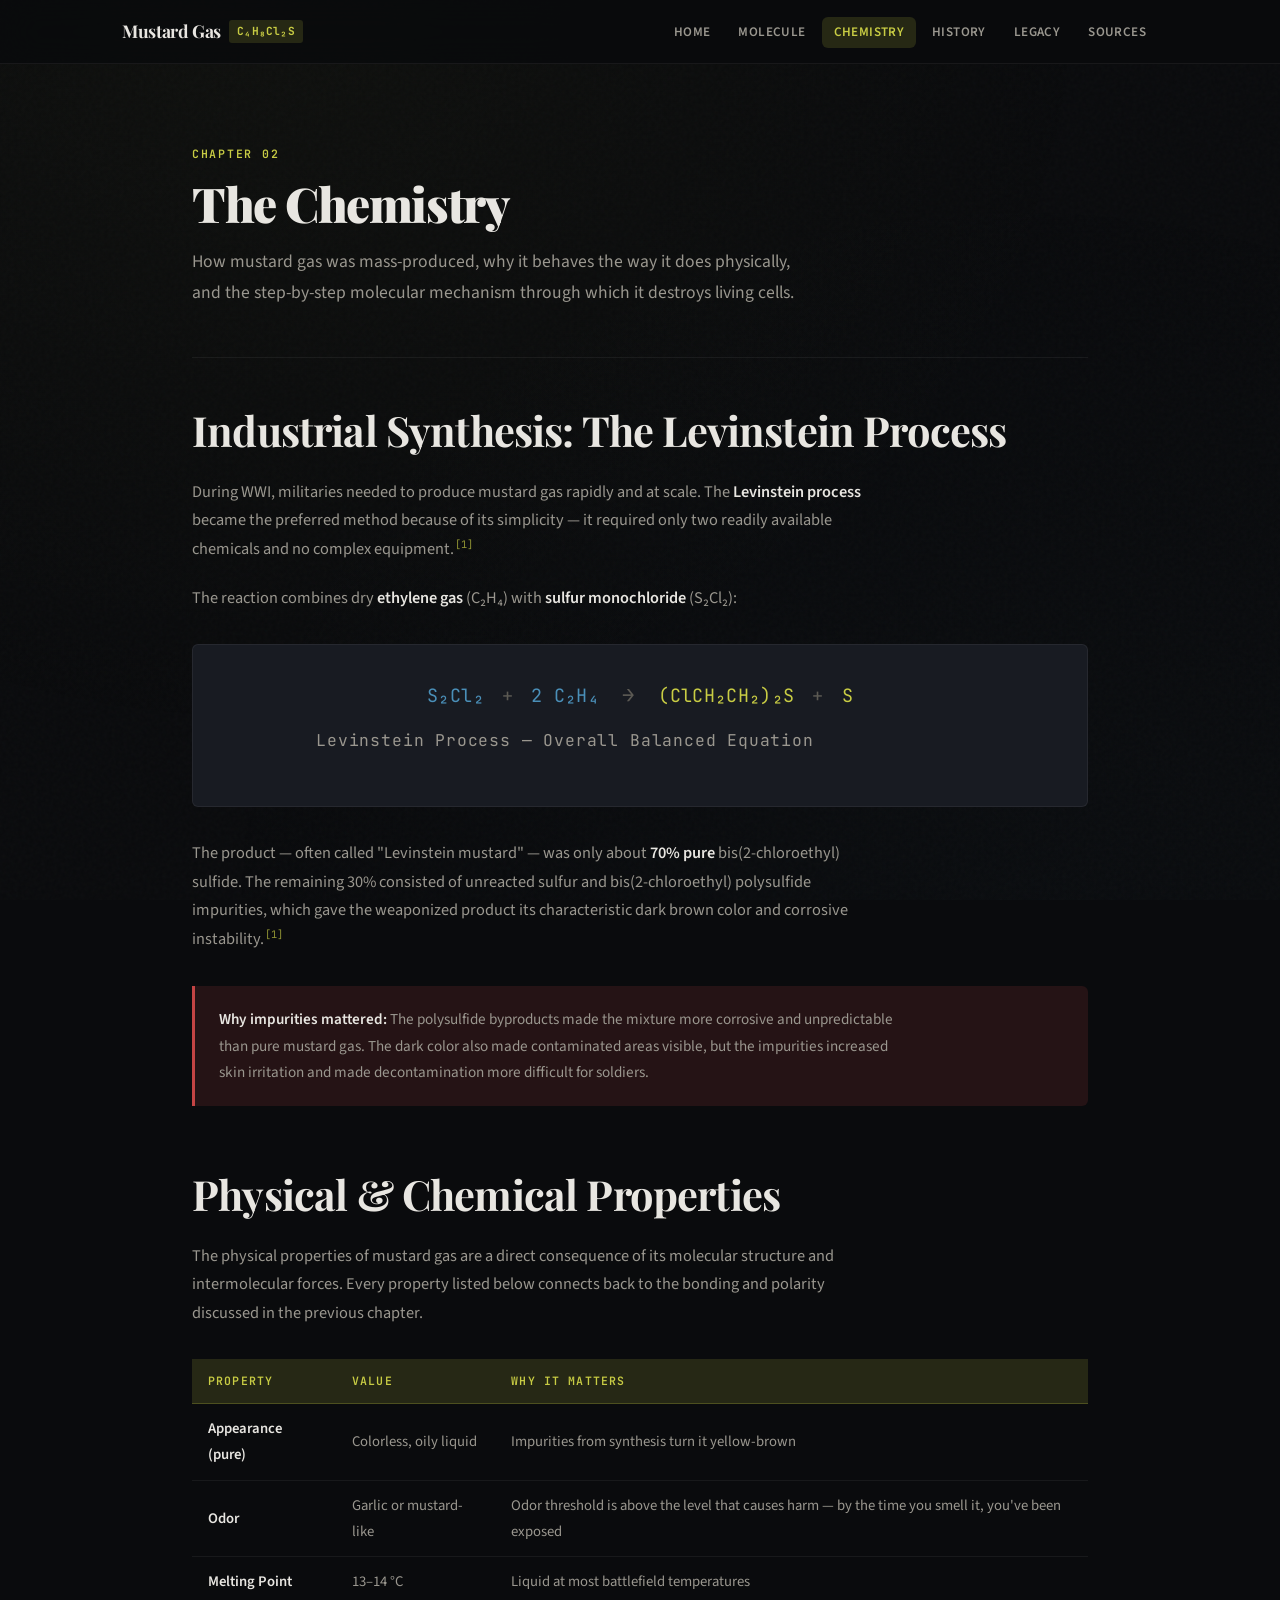
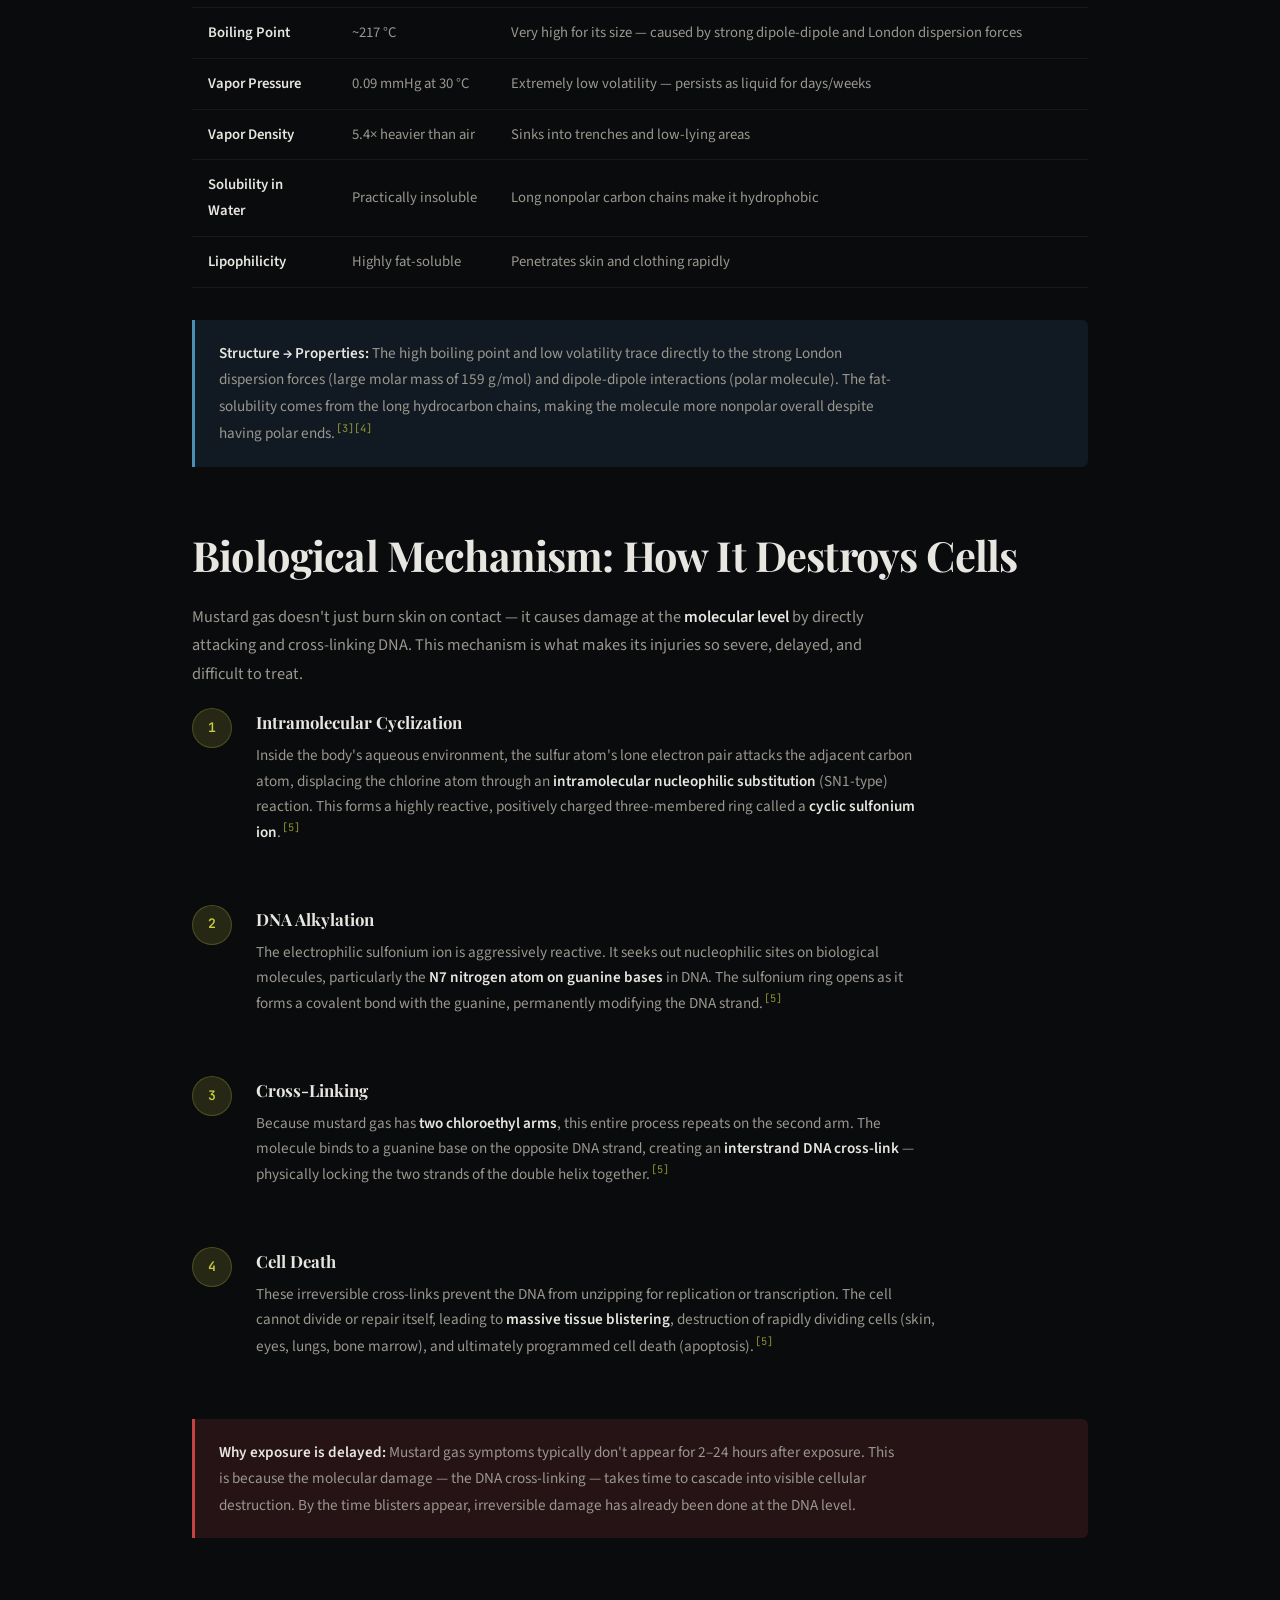
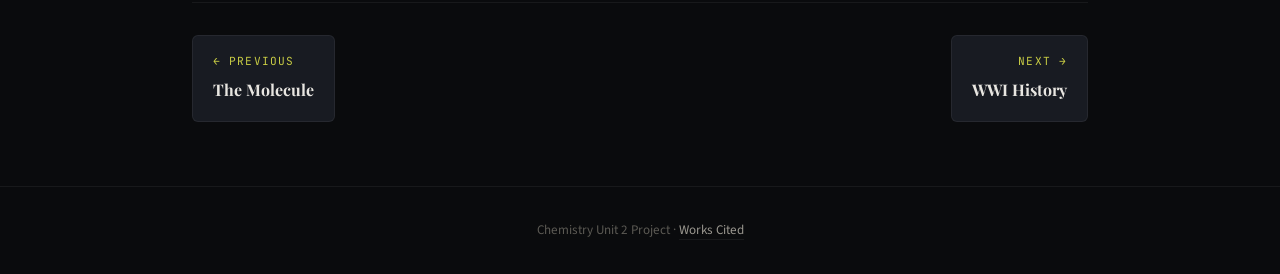
==== chemistry.html @ 214fbd0a "Add files via upload" ====
<!DOCTYPE html>
<html lang="en">
<head>
  <meta charset="UTF-8">
  <meta name="viewport" content="width=device-width, initial-scale=1.0">
  <title>The Chemistry — Mustard Gas</title>
  <link rel="stylesheet" href="style.css">
</head>
<body>

  <nav>
    <div class="nav-inner">
      <a href="index.html" class="nav-logo">
        Mustard Gas <span class="formula">C₄H₈Cl₂S</span>
      </a>
      <button class="nav-toggle" aria-label="Toggle navigation">
        <span></span><span></span><span></span>
      </button>
      <ul class="nav-links">
        <li><a href="index.html">Home</a></li>
        <li><a href="molecule.html">Molecule</a></li>
        <li><a href="chemistry.html">Chemistry</a></li>
        <li><a href="history.html">History</a></li>
        <li><a href="legacy.html">Legacy</a></li>
        <li><a href="sources.html">Sources</a></li>
      </ul>
    </div>
  </nav>

  <main>
    <div class="page-header">
      <p class="section-label">Chapter 02</p>
      <h1>The Chemistry</h1>
      <p class="lead">How mustard gas was mass-produced, why it behaves the way it does physically, and the step-by-step molecular mechanism through which it destroys living cells.</p>
    </div>

    <!-- SYNTHESIS -->
    <section class="content-section reveal">
      <h2>Industrial Synthesis: The Levinstein Process</h2>
      <p>
        During WWI, militaries needed to produce mustard gas rapidly and at scale. The <strong>Levinstein process</strong> became the preferred method because of its simplicity — it required only two readily available chemicals and no complex equipment.<span class="cite">[1]</span>
      </p>
      <p>
        The reaction combines dry <strong>ethylene gas</strong> (C₂H₄) with <strong>sulfur monochloride</strong> (S₂Cl₂):
      </p>

      <div class="equation-block">
        <div class="equation">
          <span class="reactant">S₂Cl₂</span>
          <span class="plus">+</span>
          <span class="reactant">2 C₂H₄</span>
          <span class="arrow">→</span>
          <span class="product">(ClCH₂CH₂)₂S</span>
          <span class="plus">+</span>
          <span class="product">S</span>
        </div>
        <p class="equation-label">Levinstein Process — Overall Balanced Equation</p>
      </div>

      <p>
        The product — often called "Levinstein mustard" — was only about <strong>70% pure</strong> bis(2-chloroethyl) sulfide. The remaining 30% consisted of unreacted sulfur and bis(2-chloroethyl) polysulfide impurities, which gave the weaponized product its characteristic dark brown color and corrosive instability.<span class="cite">[1]</span>
      </p>

      <div class="callout danger">
        <p><strong>Why impurities mattered:</strong> The polysulfide byproducts made the mixture more corrosive and unpredictable than pure mustard gas. The dark color also made contaminated areas visible, but the impurities increased skin irritation and made decontamination more difficult for soldiers.</p>
      </div>
    </section>

    <!-- PHYSICAL PROPERTIES -->
    <section class="content-section reveal">
      <h2>Physical &amp; Chemical Properties</h2>
      <p>
        The physical properties of mustard gas are a direct consequence of its molecular structure and intermolecular forces. Every property listed below connects back to the bonding and polarity discussed in the previous chapter.
      </p>

      <table class="data-table">
        <thead>
          <tr>
            <th>Property</th>
            <th>Value</th>
            <th>Why It Matters</th>
          </tr>
        </thead>
        <tbody>
          <tr>
            <td>Appearance (pure)</td>
            <td>Colorless, oily liquid</td>
            <td>Impurities from synthesis turn it yellow-brown</td>
          </tr>
          <tr>
            <td>Odor</td>
            <td>Garlic or mustard-like</td>
            <td>Odor threshold is above the level that causes harm — by the time you smell it, you've been exposed</td>
          </tr>
          <tr>
            <td>Melting Point</td>
            <td>13–14 °C</td>
            <td>Liquid at most battlefield temperatures</td>
          </tr>
          <tr>
            <td>Boiling Point</td>
            <td>~217 °C</td>
            <td>Very high for its size — caused by strong dipole-dipole and London dispersion forces</td>
          </tr>
          <tr>
            <td>Vapor Pressure</td>
            <td>0.09 mmHg at 30 °C</td>
            <td>Extremely low volatility — persists as liquid for days/weeks</td>
          </tr>
          <tr>
            <td>Vapor Density</td>
            <td>5.4× heavier than air</td>
            <td>Sinks into trenches and low-lying areas</td>
          </tr>
          <tr>
            <td>Solubility in Water</td>
            <td>Practically insoluble</td>
            <td>Long nonpolar carbon chains make it hydrophobic</td>
          </tr>
          <tr>
            <td>Lipophilicity</td>
            <td>Highly fat-soluble</td>
            <td>Penetrates skin and clothing rapidly</td>
          </tr>
        </tbody>
      </table>

      <div class="callout info">
        <p><strong>Structure → Properties:</strong> The high boiling point and low volatility trace directly to the strong London dispersion forces (large molar mass of 159 g/mol) and dipole-dipole interactions (polar molecule). The fat-solubility comes from the long hydrocarbon chains, making the molecule more nonpolar overall despite having polar ends.<span class="cite">[3][4]</span></p>
      </div>
    </section>

    <!-- BIOLOGICAL MECHANISM -->
    <section class="content-section reveal">
      <h2>Biological Mechanism: How It Destroys Cells</h2>
      <p>
        Mustard gas doesn't just burn skin on contact — it causes damage at the <strong>molecular level</strong> by directly attacking and cross-linking DNA. This mechanism is what makes its injuries so severe, delayed, and difficult to treat.
      </p>

      <div class="process-step reveal">
        <div class="step-number">1</div>
        <div class="step-content">
          <h4>Intramolecular Cyclization</h4>
          <p>Inside the body's aqueous environment, the sulfur atom's lone electron pair attacks the adjacent carbon atom, displacing the chlorine atom through an <strong>intramolecular nucleophilic substitution</strong> (SN1-type) reaction. This forms a highly reactive, positively charged three-membered ring called a <strong>cyclic sulfonium ion</strong>.<span class="cite">[5]</span></p>
        </div>
      </div>

      <div class="process-step reveal">
        <div class="step-number">2</div>
        <div class="step-content">
          <h4>DNA Alkylation</h4>
          <p>The electrophilic sulfonium ion is aggressively reactive. It seeks out nucleophilic sites on biological molecules, particularly the <strong>N7 nitrogen atom on guanine bases</strong> in DNA. The sulfonium ring opens as it forms a covalent bond with the guanine, permanently modifying the DNA strand.<span class="cite">[5]</span></p>
        </div>
      </div>

      <div class="process-step reveal">
        <div class="step-number">3</div>
        <div class="step-content">
          <h4>Cross-Linking</h4>
          <p>Because mustard gas has <strong>two chloroethyl arms</strong>, this entire process repeats on the second arm. The molecule binds to a guanine base on the opposite DNA strand, creating an <strong>interstrand DNA cross-link</strong> — physically locking the two strands of the double helix together.<span class="cite">[5]</span></p>
        </div>
      </div>

      <div class="process-step reveal">
        <div class="step-number">4</div>
        <div class="step-content">
          <h4>Cell Death</h4>
          <p>These irreversible cross-links prevent the DNA from unzipping for replication or transcription. The cell cannot divide or repair itself, leading to <strong>massive tissue blistering</strong>, destruction of rapidly dividing cells (skin, eyes, lungs, bone marrow), and ultimately programmed cell death (apoptosis).<span class="cite">[5]</span></p>
        </div>
      </div>

      <div class="callout danger">
        <p><strong>Why exposure is delayed:</strong> Mustard gas symptoms typically don't appear for 2–24 hours after exposure. This is because the molecular damage — the DNA cross-linking — takes time to cascade into visible cellular destruction. By the time blisters appear, irreversible damage has already been done at the DNA level.</p>
      </div>
    </section>

    <!-- PAGE NAV -->
    <div class="page-nav">
      <a href="molecule.html">
        <span class="nav-dir">← Previous</span>
        <span class="nav-title">The Molecule</span>
      </a>
      <a href="history.html" class="next">
        <span class="nav-dir">Next →</span>
        <span class="nav-title">WWI History</span>
      </a>
    </div>
  </main>

  <footer>
    <p>Chemistry Unit 2 Project · <a href="sources.html">Works Cited</a></p>
  </footer>

  <script src="script.js"></script>
</body>
</html>
---- style.css ----
/* ===== FONTS ===== */
@import url('https://fonts.googleapis.com/css2?family=Playfair+Display:ital,wght@0,400;0,700;0,900;1,400&family=Source+Sans+3:wght@300;400;600;700&family=JetBrains+Mono:wght@400;600&display=swap');

/* ===== CSS VARIABLES ===== */
:root {
  --bg-deep: #0a0b0d;
  --bg-primary: #111318;
  --bg-card: #181b22;
  --bg-card-hover: #1e222b;
  --bg-elevated: #222733;
  --border-subtle: rgba(255,255,255,0.06);
  --border-accent: rgba(190,200,60,0.25);

  --text-primary: #e8e6e1;
  --text-secondary: #9a978f;
  --text-muted: #5c5a54;
  --text-accent: #c8cc44;

  --accent: #c8cc44;
  --accent-dim: rgba(200,204,68,0.15);
  --accent-glow: rgba(200,204,68,0.08);
  --danger: #c44444;
  --danger-dim: rgba(196,68,68,0.15);
  --info: #4a8fb8;
  --info-dim: rgba(74,143,184,0.12);

  --font-display: 'Playfair Display', Georgia, serif;
  --font-body: 'Source Sans 3', 'Segoe UI', sans-serif;
  --font-mono: 'JetBrains Mono', 'Consolas', monospace;

  --max-width: 960px;
  --nav-height: 64px;
  --radius: 6px;
  --transition: 0.3s cubic-bezier(0.25, 0.46, 0.45, 0.94);
}

/* ===== RESET ===== */
*, *::before, *::after { box-sizing: border-box; margin: 0; padding: 0; }
html { scroll-behavior: smooth; font-size: 16px; }
body {
  font-family: var(--font-body);
  background: var(--bg-deep);
  color: var(--text-primary);
  line-height: 1.75;
  font-weight: 400;
  -webkit-font-smoothing: antialiased;
  overflow-x: hidden;
}

/* ===== TEXTURE OVERLAY ===== */
body::before {
  content: '';
  position: fixed;
  top: 0; left: 0; width: 100%; height: 100%;
  background: 
    radial-gradient(ellipse at 20% 0%, rgba(200,204,68,0.03) 0%, transparent 60%),
    radial-gradient(ellipse at 80% 100%, rgba(74,143,184,0.02) 0%, transparent 60%);
  pointer-events: none;
  z-index: 0;
}

/* Grain texture */
body::after {
  content: '';
  position: fixed;
  top: 0; left: 0; width: 100%; height: 100%;
  opacity: 0.025;
  background-image: url("data:image/svg+xml,%3Csvg viewBox='0 0 256 256' xmlns='http://www.w3.org/2000/svg'%3E%3Cfilter id='noise'%3E%3CfeTurbulence type='fractalNoise' baseFrequency='0.9' numOctaves='4' stitchTiles='stitch'/%3E%3C/filter%3E%3Crect width='100%25' height='100%25' filter='url(%23noise)'/%3E%3C/svg%3E");
  pointer-events: none;
  z-index: 0;
}

/* ===== NAVIGATION ===== */
nav {
  position: fixed;
  top: 0; left: 0; right: 0;
  height: var(--nav-height);
  background: rgba(10,11,13,0.88);
  backdrop-filter: blur(20px);
  -webkit-backdrop-filter: blur(20px);
  border-bottom: 1px solid var(--border-subtle);
  z-index: 1000;
  display: flex;
  align-items: center;
  justify-content: center;
}

.nav-inner {
  width: 100%;
  max-width: 1100px;
  padding: 0 2rem;
  display: flex;
  align-items: center;
  justify-content: space-between;
}

.nav-logo {
  font-family: var(--font-display);
  font-weight: 700;
  font-size: 1.1rem;
  color: var(--text-primary);
  text-decoration: none;
  letter-spacing: -0.02em;
  display: flex;
  align-items: center;
  gap: 0.5rem;
}

.nav-logo .formula {
  font-family: var(--font-mono);
  font-size: 0.7rem;
  color: var(--text-accent);
  background: var(--accent-dim);
  padding: 2px 8px;
  border-radius: 3px;
  letter-spacing: 0.02em;
}

.nav-links {
  display: flex;
  gap: 0.25rem;
  list-style: none;
}

.nav-links a {
  font-size: 0.82rem;
  font-weight: 600;
  color: var(--text-secondary);
  text-decoration: none;
  padding: 0.4rem 0.75rem;
  border-radius: var(--radius);
  transition: var(--transition);
  letter-spacing: 0.03em;
  text-transform: uppercase;
}

.nav-links a:hover,
.nav-links a.active {
  color: var(--text-accent);
  background: var(--accent-dim);
}

/* Hamburger */
.nav-toggle {
  display: none;
  background: none;
  border: none;
  cursor: pointer;
  padding: 0.5rem;
}

.nav-toggle span {
  display: block;
  width: 22px;
  height: 2px;
  background: var(--text-primary);
  margin: 5px 0;
  transition: var(--transition);
  border-radius: 2px;
}

@media (max-width: 768px) {
  .nav-toggle { display: block; }
  .nav-links {
    display: none;
    position: absolute;
    top: var(--nav-height);
    left: 0; right: 0;
    background: rgba(10,11,13,0.96);
    backdrop-filter: blur(20px);
    flex-direction: column;
    padding: 1rem;
    border-bottom: 1px solid var(--border-subtle);
  }
  .nav-links.open { display: flex; }
  .nav-links a { padding: 0.75rem 1rem; font-size: 0.9rem; }
}

/* ===== MAIN CONTENT ===== */
main {
  position: relative;
  z-index: 1;
  max-width: var(--max-width);
  margin: 0 auto;
  padding: calc(var(--nav-height) + 3rem) 2rem 4rem;
}

/* ===== HERO ===== */
.hero {
  min-height: calc(100vh - var(--nav-height));
  display: flex;
  flex-direction: column;
  justify-content: center;
  padding: 4rem 0 2rem;
}

.hero-eyebrow {
  font-family: var(--font-mono);
  font-size: 0.75rem;
  font-weight: 600;
  color: var(--text-accent);
  letter-spacing: 0.15em;
  text-transform: uppercase;
  margin-bottom: 1.5rem;
  opacity: 0;
  animation: fadeUp 0.8s ease forwards 0.2s;
}

.hero h1 {
  font-family: var(--font-display);
  font-size: clamp(2.4rem, 6vw, 4.2rem);
  font-weight: 900;
  line-height: 1.1;
  letter-spacing: -0.03em;
  color: var(--text-primary);
  margin-bottom: 1.5rem;
  opacity: 0;
  animation: fadeUp 0.8s ease forwards 0.4s;
}

.hero h1 em {
  font-style: italic;
  color: var(--text-accent);
}

.hero-subtitle {
  font-size: 1.15rem;
  color: var(--text-secondary);
  max-width: 600px;
  line-height: 1.7;
  opacity: 0;
  animation: fadeUp 0.8s ease forwards 0.6s;
}

.hero-cta {
  margin-top: 2.5rem;
  display: flex;
  gap: 1rem;
  flex-wrap: wrap;
  opacity: 0;
  animation: fadeUp 0.8s ease forwards 0.8s;
}

.btn {
  display: inline-flex;
  align-items: center;
  gap: 0.5rem;
  padding: 0.75rem 1.5rem;
  font-family: var(--font-body);
  font-size: 0.88rem;
  font-weight: 600;
  text-decoration: none;
  border-radius: var(--radius);
  transition: var(--transition);
  cursor: pointer;
  border: none;
  letter-spacing: 0.02em;
}

.btn-primary {
  background: var(--accent);
  color: var(--bg-deep);
}

.btn-primary:hover {
  background: #d6da52;
  transform: translateY(-1px);
  box-shadow: 0 4px 20px rgba(200,204,68,0.25);
}

.btn-ghost {
  background: transparent;
  color: var(--text-secondary);
  border: 1px solid var(--border-subtle);
}

.btn-ghost:hover {
  color: var(--text-primary);
  border-color: rgba(255,255,255,0.15);
  background: rgba(255,255,255,0.03);
}

/* ===== SECTION HEADINGS ===== */
.section-label {
  font-family: var(--font-mono);
  font-size: 0.72rem;
  font-weight: 600;
  color: var(--text-accent);
  letter-spacing: 0.15em;
  text-transform: uppercase;
  margin-bottom: 0.75rem;
}

h2 {
  font-family: var(--font-display);
  font-size: clamp(1.8rem, 4vw, 2.6rem);
  font-weight: 700;
  line-height: 1.15;
  letter-spacing: -0.02em;
  margin-bottom: 1.5rem;
}

h3 {
  font-family: var(--font-display);
  font-size: 1.35rem;
  font-weight: 700;
  line-height: 1.3;
  margin-bottom: 1rem;
  color: var(--text-primary);
}

/* ===== CONTENT BLOCKS ===== */
.content-section {
  margin-bottom: 4rem;
}

.content-section p {
  font-size: 1.02rem;
  color: var(--text-secondary);
  margin-bottom: 1.25rem;
  max-width: 680px;
}

.content-section p strong {
  color: var(--text-primary);
  font-weight: 600;
}

/* ===== INFO CARDS ===== */
.card-grid {
  display: grid;
  grid-template-columns: repeat(auto-fit, minmax(280px, 1fr));
  gap: 1.25rem;
  margin: 2rem 0;
}

.card {
  background: var(--bg-card);
  border: 1px solid var(--border-subtle);
  border-radius: var(--radius);
  padding: 1.75rem;
  transition: var(--transition);
}

.card:hover {
  background: var(--bg-card-hover);
  border-color: var(--border-accent);
  transform: translateY(-2px);
  box-shadow: 0 8px 30px rgba(0,0,0,0.3);
}

.card-icon {
  font-size: 1.6rem;
  margin-bottom: 0.75rem;
  display: block;
}

.card h4 {
  font-family: var(--font-display);
  font-size: 1.1rem;
  font-weight: 700;
  margin-bottom: 0.5rem;
  color: var(--text-primary);
}

.card p {
  font-size: 0.92rem;
  color: var(--text-secondary);
  line-height: 1.65;
}

/* ===== DATA TABLE ===== */
.data-table {
  width: 100%;
  border-collapse: collapse;
  margin: 2rem 0;
  font-size: 0.92rem;
}

.data-table th {
  text-align: left;
  padding: 0.75rem 1rem;
  font-family: var(--font-mono);
  font-size: 0.72rem;
  font-weight: 600;
  letter-spacing: 0.1em;
  text-transform: uppercase;
  color: var(--text-accent);
  background: var(--accent-dim);
  border-bottom: 1px solid var(--border-accent);
}

.data-table td {
  padding: 0.75rem 1rem;
  border-bottom: 1px solid var(--border-subtle);
  color: var(--text-secondary);
}

.data-table td:first-child {
  color: var(--text-primary);
  font-weight: 600;
}

.data-table tr:hover td {
  background: rgba(255,255,255,0.015);
}

/* ===== CALLOUT BOX ===== */
.callout {
  border-left: 3px solid var(--accent);
  background: var(--accent-glow);
  padding: 1.25rem 1.5rem;
  border-radius: 0 var(--radius) var(--radius) 0;
  margin: 2rem 0;
}

.callout.danger {
  border-left-color: var(--danger);
  background: var(--danger-dim);
}

.callout.info {
  border-left-color: var(--info);
  background: var(--info-dim);
}

.callout p {
  font-size: 0.95rem;
  color: var(--text-secondary);
  margin: 0;
}

.callout strong {
  color: var(--text-primary);
}

/* ===== CHEMICAL EQUATION ===== */
.equation-block {
  background: var(--bg-card);
  border: 1px solid var(--border-subtle);
  border-radius: var(--radius);
  padding: 2rem;
  text-align: center;
  margin: 2rem 0;
  overflow-x: auto;
}

.equation {
  font-family: var(--font-mono);
  font-size: 1.15rem;
  color: var(--text-primary);
  letter-spacing: 0.02em;
}

.equation .reactant { color: var(--info); }
.equation .product { color: var(--text-accent); }
.equation .arrow { color: var(--text-muted); margin: 0 0.75rem; font-size: 1.3rem; }
.equation .plus { color: var(--text-muted); margin: 0 0.4rem; }
.equation sub { font-size: 0.75em; }

.equation-label {
  font-size: 0.78rem;
  color: var(--text-muted);
  margin-top: 0.75rem;
  font-family: var(--font-mono);
  letter-spacing: 0.05em;
}

/* ===== MOLECULE DIAGRAM ===== */
.molecule-display {
  background: var(--bg-card);
  border: 1px solid var(--border-subtle);
  border-radius: var(--radius);
  padding: 2.5rem;
  margin: 2rem 0;
  text-align: center;
  position: relative;
  overflow: hidden;
}

.molecule-svg {
  max-width: 500px;
  margin: 0 auto;
}

/* ===== TIMELINE ===== */
.timeline {
  position: relative;
  padding-left: 2.5rem;
  margin: 2rem 0;
}

.timeline::before {
  content: '';
  position: absolute;
  left: 0;
  top: 0;
  bottom: 0;
  width: 2px;
  background: linear-gradient(to bottom, var(--accent), var(--border-subtle));
}

.timeline-item {
  position: relative;
  margin-bottom: 2.5rem;
  padding-bottom: 0.5rem;
}

.timeline-item::before {
  content: '';
  position: absolute;
  left: -2.65rem;
  top: 0.4rem;
  width: 10px;
  height: 10px;
  border-radius: 50%;
  background: var(--accent);
  box-shadow: 0 0 12px rgba(200,204,68,0.4);
}

.timeline-date {
  font-family: var(--font-mono);
  font-size: 0.78rem;
  font-weight: 600;
  color: var(--text-accent);
  letter-spacing: 0.08em;
  margin-bottom: 0.35rem;
}

.timeline-item h4 {
  font-family: var(--font-display);
  font-size: 1.15rem;
  font-weight: 700;
  margin-bottom: 0.5rem;
  color: var(--text-primary);
}

.timeline-item p {
  font-size: 0.95rem;
  color: var(--text-secondary);
  max-width: 600px;
}

/* ===== CITATION LIST ===== */
.citation-list {
  list-style: none;
  counter-reset: cite;
}

.citation-list li {
  counter-increment: cite;
  position: relative;
  padding: 1.25rem 1.5rem 1.25rem 3.5rem;
  margin-bottom: 0.75rem;
  background: var(--bg-card);
  border: 1px solid var(--border-subtle);
  border-radius: var(--radius);
  font-size: 0.9rem;
  color: var(--text-secondary);
  line-height: 1.6;
  word-break: break-word;
  transition: var(--transition);
}

.citation-list li:hover {
  border-color: var(--border-accent);
  background: var(--bg-card-hover);
}

.citation-list li::before {
  content: counter(cite);
  position: absolute;
  left: 1.25rem;
  top: 1.25rem;
  font-family: var(--font-mono);
  font-size: 0.75rem;
  font-weight: 600;
  color: var(--text-accent);
}

.citation-list li a {
  color: var(--info);
  text-decoration: none;
  border-bottom: 1px solid rgba(74,143,184,0.3);
  transition: var(--transition);
}

.citation-list li a:hover {
  color: #6db3d9;
  border-bottom-color: #6db3d9;
}

/* ===== NAV CARDS (for index page) ===== */
.nav-card-grid {
  display: grid;
  grid-template-columns: repeat(auto-fit, minmax(260px, 1fr));
  gap: 1rem;
  margin: 2rem 0;
}

.nav-card {
  display: block;
  background: var(--bg-card);
  border: 1px solid var(--border-subtle);
  border-radius: var(--radius);
  padding: 1.75rem;
  text-decoration: none;
  transition: var(--transition);
  position: relative;
  overflow: hidden;
}

.nav-card::after {
  content: '→';
  position: absolute;
  top: 1.75rem;
  right: 1.75rem;
  color: var(--text-muted);
  transition: var(--transition);
  font-size: 1.1rem;
}

.nav-card:hover {
  background: var(--bg-card-hover);
  border-color: var(--border-accent);
  transform: translateY(-3px);
  box-shadow: 0 12px 40px rgba(0,0,0,0.4);
}

.nav-card:hover::after {
  color: var(--text-accent);
  transform: translateX(3px);
}

.nav-card .card-number {
  font-family: var(--font-mono);
  font-size: 0.7rem;
  font-weight: 600;
  color: var(--text-accent);
  letter-spacing: 0.1em;
  margin-bottom: 0.75rem;
}

.nav-card h3 {
  font-family: var(--font-display);
  font-size: 1.2rem;
  font-weight: 700;
  color: var(--text-primary);
  margin-bottom: 0.4rem;
}

.nav-card p {
  font-size: 0.88rem;
  color: var(--text-secondary);
  line-height: 1.55;
}

/* ===== PROCESS STEPS ===== */
.process-step {
  display: flex;
  gap: 1.5rem;
  margin-bottom: 2.5rem;
  align-items: flex-start;
}

.step-number {
  flex-shrink: 0;
  width: 40px;
  height: 40px;
  border-radius: 50%;
  background: var(--accent-dim);
  border: 1px solid var(--border-accent);
  display: flex;
  align-items: center;
  justify-content: center;
  font-family: var(--font-mono);
  font-size: 0.82rem;
  font-weight: 600;
  color: var(--text-accent);
}

.step-content h4 {
  font-family: var(--font-display);
  font-weight: 700;
  font-size: 1.05rem;
  margin-bottom: 0.35rem;
  color: var(--text-primary);
}

.step-content p {
  font-size: 0.95rem;
  color: var(--text-secondary);
  line-height: 1.65;
}

/* ===== FOOTER ===== */
footer {
  position: relative;
  z-index: 1;
  border-top: 1px solid var(--border-subtle);
  padding: 2rem;
  text-align: center;
  font-size: 0.82rem;
  color: var(--text-muted);
}

footer a {
  color: var(--text-secondary);
  text-decoration: none;
  border-bottom: 1px solid var(--border-subtle);
  transition: var(--transition);
}

footer a:hover {
  color: var(--text-accent);
  border-bottom-color: var(--text-accent);
}

/* ===== SCROLL ANIMATIONS ===== */
.reveal {
  opacity: 0;
  transform: translateY(24px);
  transition: opacity 0.7s ease, transform 0.7s ease;
}

.reveal.visible {
  opacity: 1;
  transform: translateY(0);
}

@keyframes fadeUp {
  from { opacity: 0; transform: translateY(20px); }
  to   { opacity: 1; transform: translateY(0); }
}

/* ===== PAGE HEADER (non-hero pages) ===== */
.page-header {
  padding: 2rem 0 3rem;
  border-bottom: 1px solid var(--border-subtle);
  margin-bottom: 3rem;
}

.page-header h1 {
  font-family: var(--font-display);
  font-size: clamp(2rem, 5vw, 3rem);
  font-weight: 900;
  line-height: 1.15;
  letter-spacing: -0.03em;
}

.page-header .lead {
  font-size: 1.1rem;
  color: var(--text-secondary);
  margin-top: 1rem;
  max-width: 620px;
}

/* ===== INLINE CITATION MARKER ===== */
.cite {
  font-family: var(--font-mono);
  font-size: 0.65rem;
  color: var(--text-accent);
  vertical-align: super;
  margin-left: 1px;
  cursor: default;
  opacity: 0.7;
}

.cite:hover { opacity: 1; }

/* ===== QUIZ ===== */
.quiz-container {
  margin: 2rem 0;
}

.quiz-question {
  background: var(--bg-card);
  border: 1px solid var(--border-subtle);
  border-radius: var(--radius);
  padding: 1.75rem;
  margin-bottom: 1.25rem;
}

.quiz-question h4 {
  font-family: var(--font-display);
  font-size: 1.05rem;
  font-weight: 700;
  margin-bottom: 1rem;
  color: var(--text-primary);
}

.quiz-options {
  display: flex;
  flex-direction: column;
  gap: 0.5rem;
}

.quiz-option {
  display: block;
  width: 100%;
  text-align: left;
  padding: 0.75rem 1rem;
  background: var(--bg-primary);
  border: 1px solid var(--border-subtle);
  border-radius: var(--radius);
  color: var(--text-secondary);
  font-family: var(--font-body);
  font-size: 0.92rem;
  cursor: pointer;
  transition: var(--transition);
}

.quiz-option:hover {
  border-color: var(--border-accent);
  color: var(--text-primary);
  background: var(--bg-card-hover);
}

.quiz-option.correct {
  border-color: var(--accent);
  background: var(--accent-dim);
  color: var(--text-accent);
}

.quiz-option.incorrect {
  border-color: var(--danger);
  background: var(--danger-dim);
  color: var(--danger);
}

.quiz-option:disabled {
  cursor: default;
  opacity: 0.6;
}

.quiz-option.correct:disabled,
.quiz-option.incorrect:disabled {
  opacity: 1;
}

.quiz-feedback {
  margin-top: 0.75rem;
  font-size: 0.88rem;
  display: none;
  padding: 0.75rem 1rem;
  border-radius: var(--radius);
}

.quiz-feedback.show { display: block; }
.quiz-feedback.correct-fb { background: var(--accent-dim); color: var(--text-accent); }
.quiz-feedback.incorrect-fb { background: var(--danger-dim); color: var(--danger); }

.quiz-score {
  text-align: center;
  padding: 2rem;
  background: var(--bg-card);
  border: 1px solid var(--border-accent);
  border-radius: var(--radius);
  margin-top: 1.5rem;
  display: none;
}

.quiz-score.show { display: block; }

.quiz-score .score-number {
  font-family: var(--font-display);
  font-size: 3rem;
  font-weight: 900;
  color: var(--text-accent);
}

.quiz-score p {
  color: var(--text-secondary);
  margin-top: 0.5rem;
}

/* ===== PREV / NEXT NAV ===== */
.page-nav {
  display: flex;
  justify-content: space-between;
  gap: 1rem;
  margin-top: 4rem;
  padding-top: 2rem;
  border-top: 1px solid var(--border-subtle);
}

.page-nav a {
  display: block;
  text-decoration: none;
  padding: 1rem 1.25rem;
  background: var(--bg-card);
  border: 1px solid var(--border-subtle);
  border-radius: var(--radius);
  transition: var(--transition);
  max-width: 48%;
}

.page-nav a:hover {
  border-color: var(--border-accent);
  background: var(--bg-card-hover);
  transform: translateY(-1px);
}

.page-nav .nav-dir {
  font-family: var(--font-mono);
  font-size: 0.7rem;
  color: var(--text-accent);
  letter-spacing: 0.1em;
  text-transform: uppercase;
  display: block;
  margin-bottom: 0.25rem;
}

.page-nav .nav-title {
  font-family: var(--font-display);
  font-weight: 700;
  font-size: 1rem;
  color: var(--text-primary);
}

.page-nav .next { text-align: right; margin-left: auto; }

/* ===== RESPONSIVE ===== */
@media (max-width: 600px) {
  main { padding-left: 1.25rem; padding-right: 1.25rem; }
  .card-grid, .nav-card-grid { grid-template-columns: 1fr; }
  .process-step { flex-direction: column; gap: 0.75rem; }
  .page-nav { flex-direction: column; }
  .page-nav a { max-width: 100%; }
  .page-nav .next { text-align: left; }
}
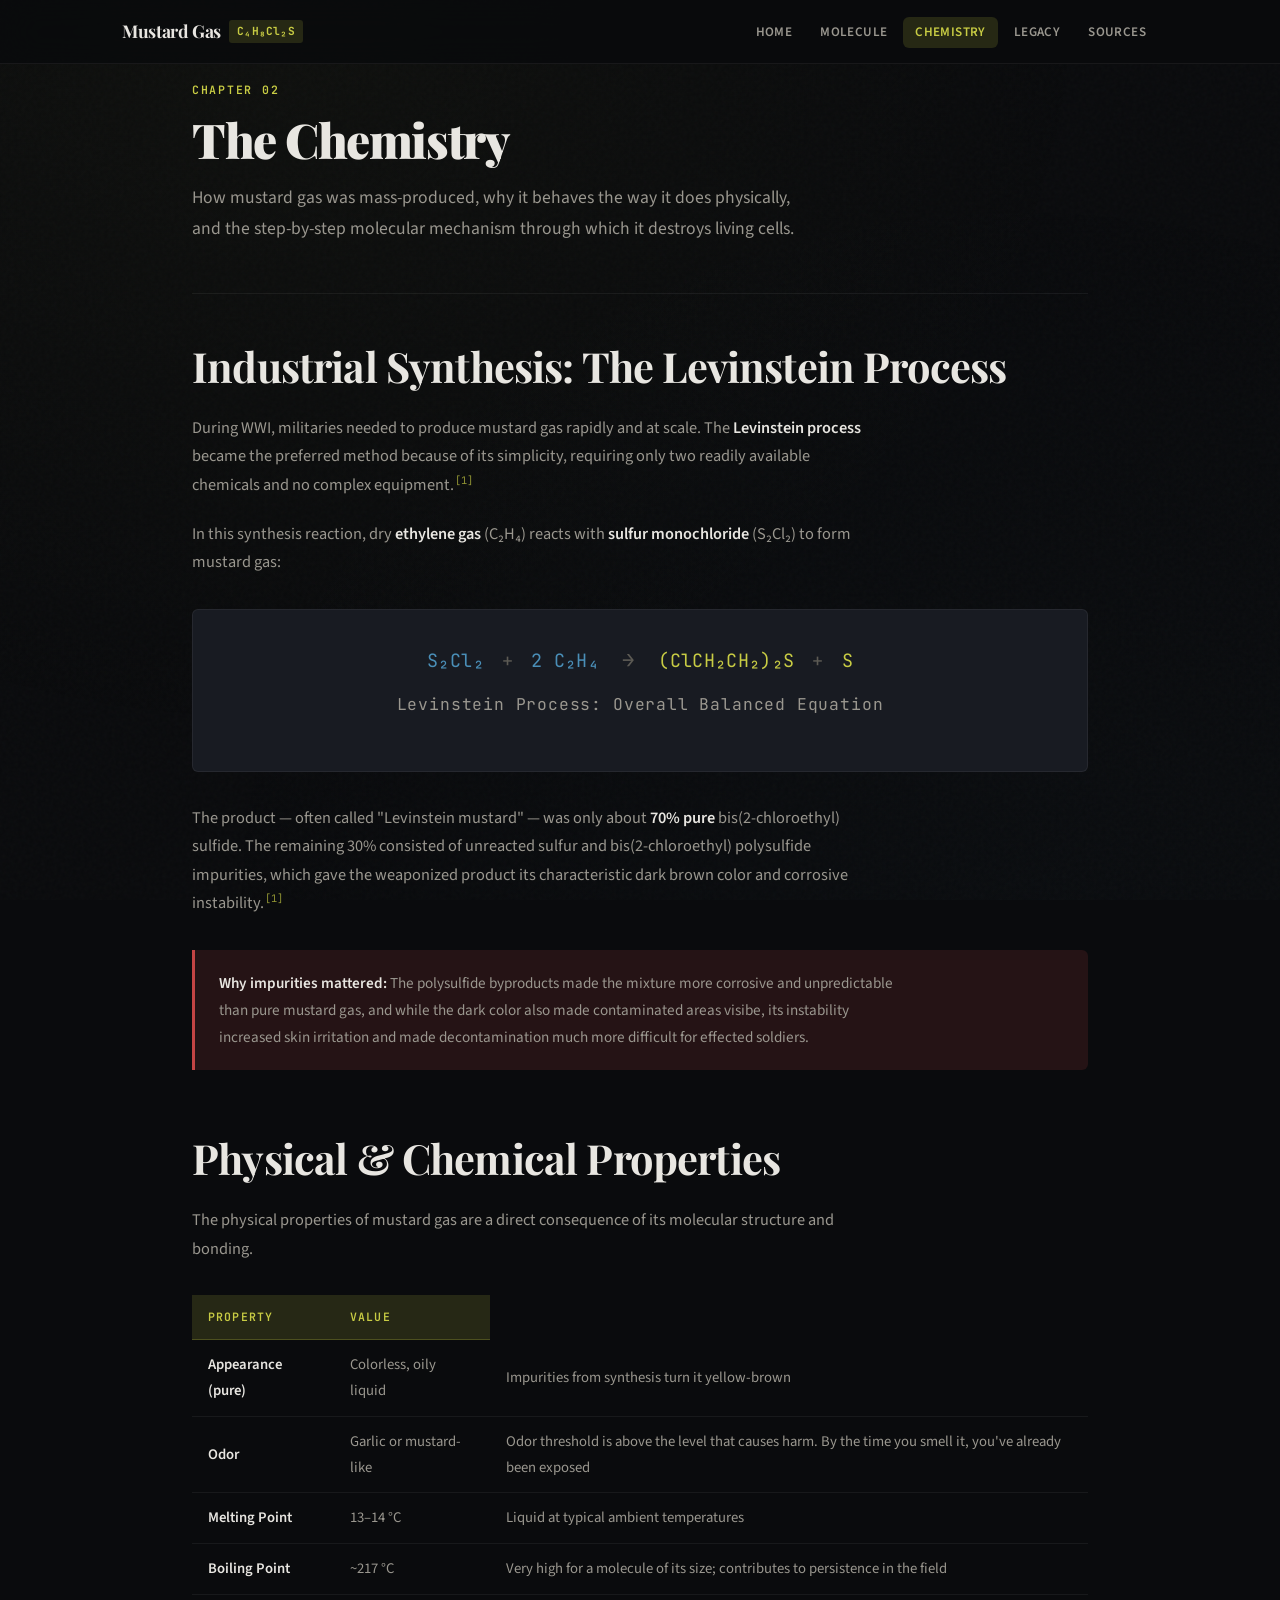
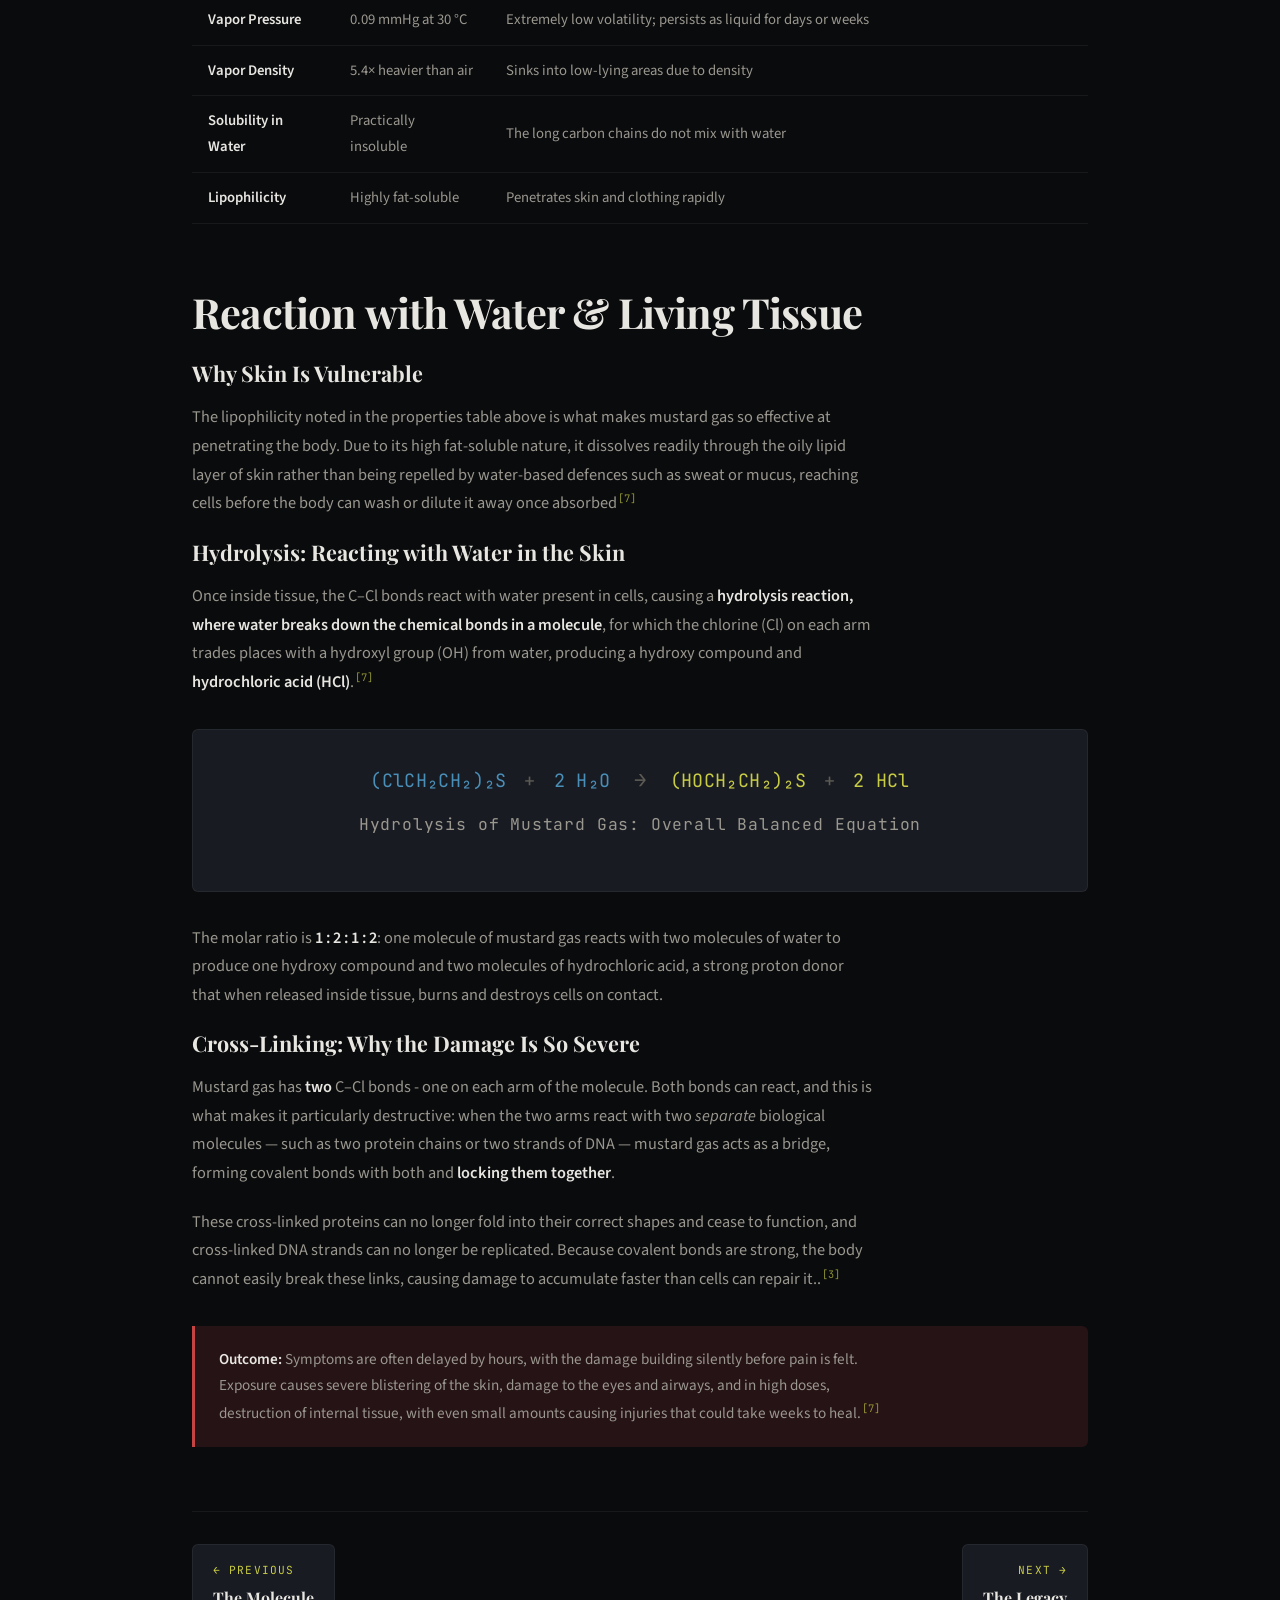
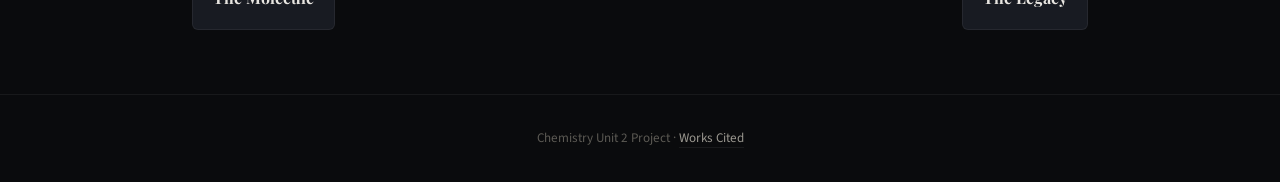
==== commit 2e0b5129: "website minor update" ====
--- a/chemistry.html
+++ b/chemistry.html
@@ -1,11 +1,13 @@
 <!DOCTYPE html>
 <html lang="en">
+
 <head>
   <meta charset="UTF-8">
   <meta name="viewport" content="width=device-width, initial-scale=1.0">
-  <title>The Chemistry — Mustard Gas</title>
+  <title>The Chemistry | Mustard Gas</title>
   <link rel="stylesheet" href="style.css">
 </head>
+
 <body>
 
   <nav>
@@ -20,7 +22,6 @@
         <li><a href="index.html">Home</a></li>
         <li><a href="molecule.html">Molecule</a></li>
         <li><a href="chemistry.html">Chemistry</a></li>
-        <li><a href="history.html">History</a></li>
         <li><a href="legacy.html">Legacy</a></li>
         <li><a href="sources.html">Sources</a></li>
       </ul>
@@ -31,17 +32,22 @@
     <div class="page-header">
       <p class="section-label">Chapter 02</p>
       <h1>The Chemistry</h1>
-      <p class="lead">How mustard gas was mass-produced, why it behaves the way it does physically, and the step-by-step molecular mechanism through which it destroys living cells.</p>
+      <p class="lead">How mustard gas was mass-produced, why it behaves the way it does physically, and the step-by-step
+        molecular mechanism through which it destroys living cells.</p>
     </div>
 
     <!-- SYNTHESIS -->
     <section class="content-section reveal">
       <h2>Industrial Synthesis: The Levinstein Process</h2>
       <p>
-        During WWI, militaries needed to produce mustard gas rapidly and at scale. The <strong>Levinstein process</strong> became the preferred method because of its simplicity — it required only two readily available chemicals and no complex equipment.<span class="cite">[1]</span>
-      </p>
-      <p>
-        The reaction combines dry <strong>ethylene gas</strong> (C₂H₄) with <strong>sulfur monochloride</strong> (S₂Cl₂):
+        During WWI, militaries needed to produce mustard gas rapidly and at scale. The <strong>Levinstein
+          process</strong> became the preferred method because of its simplicity, requiring only two readily available
+        chemicals and no complex equipment.<span class="cite">[1]</span>
+      </p>
+      <p>
+        In this synthesis reaction, dry <strong>ethylene gas</strong> (C₂H₄) reacts with <strong>sulfur
+          monochloride</strong>
+        (S₂Cl₂) to form mustard gas:
       </p>
 
       <div class="equation-block">
@@ -54,15 +60,21 @@
           <span class="plus">+</span>
           <span class="product">S</span>
         </div>
-        <p class="equation-label">Levinstein Process — Overall Balanced Equation</p>
-      </div>
-
-      <p>
-        The product — often called "Levinstein mustard" — was only about <strong>70% pure</strong> bis(2-chloroethyl) sulfide. The remaining 30% consisted of unreacted sulfur and bis(2-chloroethyl) polysulfide impurities, which gave the weaponized product its characteristic dark brown color and corrosive instability.<span class="cite">[1]</span>
+        <p class="equation-label">Levinstein Process: Overall Balanced Equation</p>
+      </div>
+
+      <p>
+        The product — often called "Levinstein mustard" — was only about <strong>70% pure</strong> bis(2-chloroethyl)
+        sulfide. The remaining 30% consisted of unreacted sulfur and bis(2-chloroethyl) polysulfide impurities, which
+        gave the weaponized product its characteristic dark brown color and corrosive instability.<span
+          class="cite">[1]</span>
       </p>
 
       <div class="callout danger">
-        <p><strong>Why impurities mattered:</strong> The polysulfide byproducts made the mixture more corrosive and unpredictable than pure mustard gas. The dark color also made contaminated areas visible, but the impurities increased skin irritation and made decontamination more difficult for soldiers.</p>
+        <p><strong>Why impurities mattered:</strong> The polysulfide byproducts made the mixture more corrosive and
+          unpredictable than pure mustard gas, and while the dark color also made contaminated areas visibe, its
+          instability
+          increased skin irritation and made decontamination much more difficult for effected soldiers.</p>
       </div>
     </section>
 
@@ -70,7 +82,7 @@
     <section class="content-section reveal">
       <h2>Physical &amp; Chemical Properties</h2>
       <p>
-        The physical properties of mustard gas are a direct consequence of its molecular structure and intermolecular forces. Every property listed below connects back to the bonding and polarity discussed in the previous chapter.
+        The physical properties of mustard gas are a direct consequence of its molecular structure and bonding.
       </p>
 
       <table class="data-table">
@@ -78,7 +90,6 @@
           <tr>
             <th>Property</th>
             <th>Value</th>
-            <th>Why It Matters</th>
           </tr>
         </thead>
         <tbody>
@@ -90,32 +101,33 @@
           <tr>
             <td>Odor</td>
             <td>Garlic or mustard-like</td>
-            <td>Odor threshold is above the level that causes harm — by the time you smell it, you've been exposed</td>
+            <td>Odor threshold is above the level that causes harm. By the time you smell it, you've already been
+              exposed</td>
           </tr>
           <tr>
             <td>Melting Point</td>
             <td>13–14 °C</td>
-            <td>Liquid at most battlefield temperatures</td>
+            <td>Liquid at typical ambient temperatures</td>
           </tr>
           <tr>
             <td>Boiling Point</td>
             <td>~217 °C</td>
-            <td>Very high for its size — caused by strong dipole-dipole and London dispersion forces</td>
+            <td>Very high for a molecule of its size; contributes to persistence in the field</td>
           </tr>
           <tr>
             <td>Vapor Pressure</td>
             <td>0.09 mmHg at 30 °C</td>
-            <td>Extremely low volatility — persists as liquid for days/weeks</td>
+            <td>Extremely low volatility; persists as liquid for days or weeks</td>
           </tr>
           <tr>
             <td>Vapor Density</td>
             <td>5.4× heavier than air</td>
-            <td>Sinks into trenches and low-lying areas</td>
+            <td>Sinks into low-lying areas due to density</td>
           </tr>
           <tr>
             <td>Solubility in Water</td>
             <td>Practically insoluble</td>
-            <td>Long nonpolar carbon chains make it hydrophobic</td>
+            <td>The long carbon chains do not mix with water</td>
           </tr>
           <tr>
             <td>Lipophilicity</td>
@@ -125,52 +137,69 @@
         </tbody>
       </table>
 
-      <div class="callout info">
-        <p><strong>Structure → Properties:</strong> The high boiling point and low volatility trace directly to the strong London dispersion forces (large molar mass of 159 g/mol) and dipole-dipole interactions (polar molecule). The fat-solubility comes from the long hydrocarbon chains, making the molecule more nonpolar overall despite having polar ends.<span class="cite">[3][4]</span></p>
-      </div>
     </section>
 
-    <!-- BIOLOGICAL MECHANISM -->
+    <!-- REACTION WITH WATER & LIVING TISSUE -->
     <section class="content-section reveal">
-      <h2>Biological Mechanism: How It Destroys Cells</h2>
-      <p>
-        Mustard gas doesn't just burn skin on contact — it causes damage at the <strong>molecular level</strong> by directly attacking and cross-linking DNA. This mechanism is what makes its injuries so severe, delayed, and difficult to treat.
-      </p>
-
-      <div class="process-step reveal">
-        <div class="step-number">1</div>
-        <div class="step-content">
-          <h4>Intramolecular Cyclization</h4>
-          <p>Inside the body's aqueous environment, the sulfur atom's lone electron pair attacks the adjacent carbon atom, displacing the chlorine atom through an <strong>intramolecular nucleophilic substitution</strong> (SN1-type) reaction. This forms a highly reactive, positively charged three-membered ring called a <strong>cyclic sulfonium ion</strong>.<span class="cite">[5]</span></p>
+      <h2>Reaction with Water &amp; Living Tissue</h2>
+
+      <h3>Why Skin Is Vulnerable</h3>
+      <p>
+        The lipophilicity noted in the properties table above is what makes mustard gas so effective at penetrating the
+        body. Due to its high fat-soluble nature, it dissolves readily through the oily lipid layer of skin rather than
+        being repelled by water-based defences such as sweat or mucus, reaching cells before the body can wash or dilute
+        it away once absorbed<span class="cite">[7]</span>
+      </p>
+
+      <h3>Hydrolysis: Reacting with Water in the Skin</h3>
+      <p>
+        Once inside tissue, the C–Cl bonds react with water present in cells, causing a <strong>hydrolysis
+          reaction, where water breaks down the chemical bonds in a molecule</strong>, for which the chlorine (Cl) on
+        each arm
+        trades places with a hydroxyl group (OH) from water,
+        producing a
+        hydroxy compound and <strong>hydrochloric acid (HCl)</strong>.<span class="cite">[7]</span>
+      </p>
+
+      <div class="equation-block">
+        <div class="equation">
+          <span class="reactant">(ClCH₂CH₂)₂S</span>
+          <span class="plus">+</span>
+          <span class="reactant">2 H₂O</span>
+          <span class="arrow">→</span>
+          <span class="product">(HOCH₂CH₂)₂S</span>
+          <span class="plus">+</span>
+          <span class="product">2 HCl</span>
         </div>
-      </div>
-
-      <div class="process-step reveal">
-        <div class="step-number">2</div>
-        <div class="step-content">
-          <h4>DNA Alkylation</h4>
-          <p>The electrophilic sulfonium ion is aggressively reactive. It seeks out nucleophilic sites on biological molecules, particularly the <strong>N7 nitrogen atom on guanine bases</strong> in DNA. The sulfonium ring opens as it forms a covalent bond with the guanine, permanently modifying the DNA strand.<span class="cite">[5]</span></p>
-        </div>
-      </div>
-
-      <div class="process-step reveal">
-        <div class="step-number">3</div>
-        <div class="step-content">
-          <h4>Cross-Linking</h4>
-          <p>Because mustard gas has <strong>two chloroethyl arms</strong>, this entire process repeats on the second arm. The molecule binds to a guanine base on the opposite DNA strand, creating an <strong>interstrand DNA cross-link</strong> — physically locking the two strands of the double helix together.<span class="cite">[5]</span></p>
-        </div>
-      </div>
-
-      <div class="process-step reveal">
-        <div class="step-number">4</div>
-        <div class="step-content">
-          <h4>Cell Death</h4>
-          <p>These irreversible cross-links prevent the DNA from unzipping for replication or transcription. The cell cannot divide or repair itself, leading to <strong>massive tissue blistering</strong>, destruction of rapidly dividing cells (skin, eyes, lungs, bone marrow), and ultimately programmed cell death (apoptosis).<span class="cite">[5]</span></p>
-        </div>
-      </div>
+        <p class="equation-label">Hydrolysis of Mustard Gas: Overall Balanced Equation</p>
+      </div>
+
+      <p>
+        The molar ratio is <strong>1 : 2 : 1 : 2</strong>: one molecule of mustard gas reacts with two molecules of
+        water to produce one hydroxy compound and two molecules of hydrochloric acid, a strong proton donor that when
+        released inside tissue, burns and destroys cells on contact.
+      </p>
+
+
+      <h3>Cross-Linking: Why the Damage Is So Severe</h3>
+      <p>
+        Mustard gas has <strong>two</strong> C–Cl bonds - one on each arm of the molecule. Both bonds can react, and
+        this is what makes it particularly destructive: when the two arms react with two <em>separate</em> biological
+        molecules — such as two protein chains or two strands of DNA — mustard gas acts as a bridge, forming covalent
+        bonds with both and <strong>locking them together</strong>.
+      </p>
+      <p>
+        These cross-linked proteins can no longer fold into their correct shapes and cease to function, and cross-linked
+        DNA strands can no longer be replicated. Because covalent bonds are strong, the body cannot easily break these
+        links, causing damage to accumulate faster than cells can repair it..<span class="cite">[3]</span>
+      </p>
 
       <div class="callout danger">
-        <p><strong>Why exposure is delayed:</strong> Mustard gas symptoms typically don't appear for 2–24 hours after exposure. This is because the molecular damage — the DNA cross-linking — takes time to cascade into visible cellular destruction. By the time blisters appear, irreversible damage has already been done at the DNA level.</p>
+        <p><strong>Outcome:</strong> Symptoms are often delayed by hours, with the damage building silently
+          before
+          pain is felt. Exposure causes severe blistering of the skin, damage to the eyes and airways, and in high
+          doses, destruction of internal tissue, with even small amounts causing injuries that could take weeks to
+          heal.<span class="cite">[7]</span></p>
       </div>
     </section>
 
@@ -180,9 +209,9 @@
         <span class="nav-dir">← Previous</span>
         <span class="nav-title">The Molecule</span>
       </a>
-      <a href="history.html" class="next">
+      <a href="legacy.html" class="next">
         <span class="nav-dir">Next →</span>
-        <span class="nav-title">WWI History</span>
+        <span class="nav-title">The Legacy</span>
       </a>
     </div>
   </main>
@@ -193,4 +222,5 @@
 
   <script src="script.js"></script>
 </body>
-</html>
+
+</html>
--- a/style.css
+++ b/style.css
@@ -1,5 +1,5 @@
 /* ===== FONTS ===== */
-@import url('https://fonts.googleapis.com/css2?family=Playfair+Display:ital,wght@0,400;0,700;0,900;1,400&family=Source+Sans+3:wght@300;400;600;700&family=JetBrains+Mono:wght@400;600&display=swap');
+@import url('https://fonts.googleapis.com/css2?family=Playfair+Display:ital,wght@0,400;0,700;0,900;1,400&family=Source+Sans+3:wght@300;400;600;700&family=JetBrains+Mono:wght@400;600&family=Bebas+Neue&family=Instrument+Serif:ital@0;1&display=swap');
 
 /* ===== CSS VARIABLES ===== */
 :root {
@@ -182,16 +182,68 @@
   z-index: 1;
   max-width: var(--max-width);
   margin: 0 auto;
-  padding: calc(var(--nav-height) + 3rem) 2rem 4rem;
+  padding: 3rem 2rem 4rem;
 }
 
 /* ===== HERO ===== */
 .hero {
+  position: relative;
+  overflow: hidden;
   min-height: calc(100vh - var(--nav-height));
   display: flex;
   flex-direction: column;
   justify-content: center;
-  padding: 4rem 0 2rem;
+  padding: calc(var(--nav-height) + 4rem) 0 3rem;
+}
+
+.hero-content {
+  position: relative;
+  z-index: 2;
+  max-width: var(--max-width);
+  margin: 0 auto;
+  padding: 0 2rem;
+  width: 100%;
+}
+
+/* ===== HERO VIDEO BACKGROUND ===== */
+.hero-video-bg {
+  position: absolute;
+  inset: 0;
+  z-index: 0;
+  pointer-events: none;
+  overflow: hidden;
+}
+
+.hero-video-bg iframe {
+  position: absolute;
+  top: 50%;
+  left: 50%;
+  /* Oversized to fill container at 16:9, then scaled up ~25% to crop black borders */
+  width: max(100%, calc(100vh * 1.7778));
+  height: max(100%, calc(100vw * 0.5625));
+  transform-origin: center center;
+  transform: translate(-50%, -50%) scale(1.4);
+  opacity: 0.45;
+  pointer-events: none;
+  border: none;
+}
+
+.hero-video-overlay {
+  position: absolute;
+  inset: 0;
+  z-index: 1;
+  background:
+    linear-gradient(to bottom,
+      rgba(10,11,13,0.55) 0%,
+      rgba(10,11,13,0.3) 45%,
+      rgba(10,11,13,0.72) 100%
+    ),
+    linear-gradient(to right,
+      rgba(10,11,13,0.4) 0%,
+      transparent 30%,
+      transparent 70%,
+      rgba(10,11,13,0.4) 100%
+    );
 }
 
 .hero-eyebrow {
@@ -218,9 +270,96 @@
   animation: fadeUp 0.8s ease forwards 0.4s;
 }
 
-.hero h1 em {
+/* ===== MATCH-CUT TEXT CYCLER ===== */
+
+/* Fixed-height container — absorbs all size/wrap changes from cycling text */
+.matchcut-wrap {
+  display: block;
+  position: relative;
+  height: 1.45em; /* 1.45× h1 font-size: covers style-spaced (1.25em × 1.1 line-height ≈ 1.38em) */
+  margin-top: 0.15em;
+  overflow: hidden;
+}
+
+.matchcut {
+  position: absolute;
+  top: 0;
+  left: 0;
+  color: var(--text-accent);
+  transition: none;
+}
+
+/* During rapid shuffle — blurred, half-visible */
+.matchcut.shuffling {
+  filter: blur(2px);
+  opacity: 0.5;
+}
+
+/* When it lands — sharp snap-in */
+.matchcut.landing {
+  animation: matchLand 0.3s cubic-bezier(0.22, 1, 0.36, 1) forwards;
+}
+
+@keyframes matchLand {
+  0%   { filter: blur(3px); opacity: 0.4; }
+  40%  { filter: blur(0); opacity: 1; }
+  60%  { filter: blur(0); opacity: 1; transform: scale(1.015); }
+  100% { filter: blur(0); opacity: 1; transform: scale(1); }
+}
+
+/* --- Style variants --- */
+.matchcut.style-italic {
   font-style: italic;
-  color: var(--text-accent);
+  font-family: var(--font-display);
+}
+
+.matchcut.style-mono {
+  font-family: var(--font-mono);
+  font-size: 0.82em;
+  letter-spacing: 0.04em;
+  font-weight: 600;
+  text-transform: uppercase;
+}
+
+.matchcut.style-bold {
+  font-weight: 900;
+  font-family: var(--font-display);
+  font-size: 1.05em;
+}
+
+.matchcut.style-spaced {
+  font-family: 'Bebas Neue', 'Impact', sans-serif;
+  font-weight: 400;
+  letter-spacing: 0.08em;
+  text-transform: uppercase;
+  font-size: 1.25em;
+}
+
+.matchcut.style-script {
+  font-family: var(--font-display);
+  font-style: italic;
+  font-weight: 400;
+  font-size: 1.08em;
+  letter-spacing: -0.01em;
+  text-decoration: underline;
+  text-decoration-color: rgba(200,204,68,0.35);
+  text-underline-offset: 4px;
+  text-decoration-thickness: 2px;
+}
+
+.matchcut.style-thin {
+  font-family: var(--font-body);
+  font-weight: 300;
+  font-style: normal;
+  font-size: 1.02em;
+}
+
+.matchcut.style-editorial {
+  font-family: 'Instrument Serif', Georgia, serif;
+  font-style: italic;
+  font-weight: 400;
+  font-size: 1.15em;
+  letter-spacing: -0.01em;
 }
 
 .hero-subtitle {
@@ -441,8 +580,11 @@
   border-radius: var(--radius);
   padding: 2rem;
   text-align: center;
-  margin: 2rem 0;
+  margin: 2rem auto;
   overflow-x: auto;
+  display: flex;
+  flex-direction: column;
+  align-items: center;
 }
 
 .equation {
@@ -464,6 +606,8 @@
   margin-top: 0.75rem;
   font-family: var(--font-mono);
   letter-spacing: 0.05em;
+  display: block;
+  text-align: center;
 }
 
 /* ===== MOLECULE DIAGRAM ===== */
@@ -472,15 +616,18 @@
   border: 1px solid var(--border-subtle);
   border-radius: var(--radius);
   padding: 2.5rem;
-  margin: 2rem 0;
+  margin: 2rem auto;
   text-align: center;
   position: relative;
   overflow: hidden;
-}
-
+  display: flex;
+  flex-direction: column;
+  align-items: center;
+}
 .molecule-svg {
   max-width: 500px;
   margin: 0 auto;
+  display: block;
 }
 
 /* ===== TIMELINE ===== */
